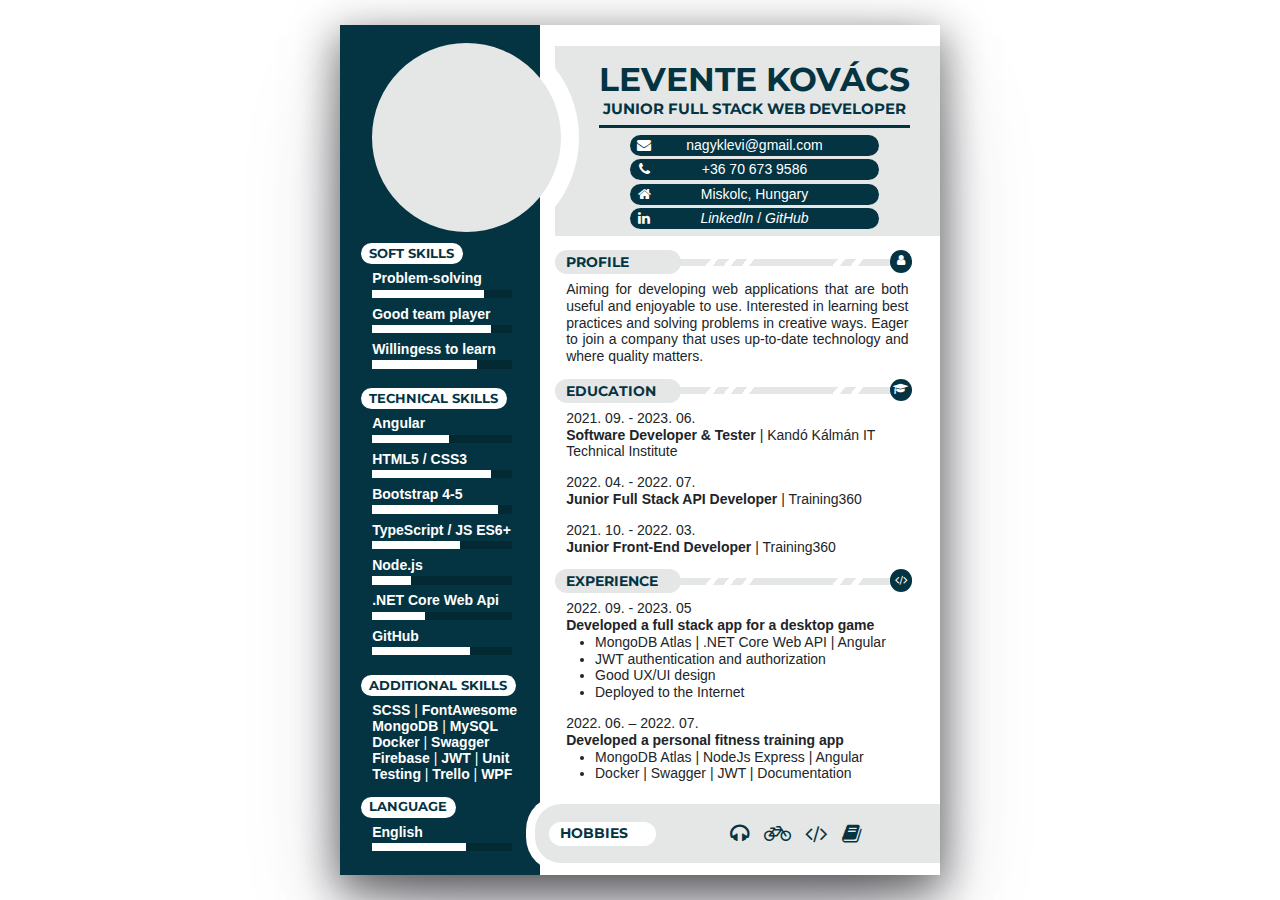
==== webprog/KL_Beadando_I/LK_Resume/resume.html @ 7885bee6 "Webprog tasks half done" ====
<!DOCTYPE html>
<html lang="en">

<head>
    <meta charset="UTF-8">
    <meta name="viewport" content="width=device-width, initial-scale=1.0">
    <title>Levente Kovács Resume</title>
    <link rel="stylesheet" href="https://cdn.jsdelivr.net/npm/bootstrap@4.3.1/dist/css/bootstrap.min.css"
        integrity="sha384-ggOyR0iXCbMQv3Xipma34MD+dH/1fQ784/j6cY/iJTQUOhcWr7x9JvoRxT2MZw1T" crossorigin="anonymous">
    <link rel="stylesheet" href="assets/font-awesome-4.7.0/css/font-awesome.min.css">
    <link rel="stylesheet" href="./style.css">
</head>

<body class="d-flex align-items-center">
    <main class="d-flex flex-column">
        <div class="content-header d-flex flex-row">
            <aside class="profile-wrapper d-flex align-items-center justify-content-center bg-peacock col-4 pl-4 pr-0 pt-4">
                <div class="profile-border"></div>
                <div class="profile-pic"></div>
            </aside>

            <section class="personal-info col-8 pt-4 pr-0">
                <div class="bg-light-grey text-center pl-4 pr-4 pt-3 d-flex flex-column align-items-center justify-content-center">
                    <div class="w-min-content pl-3">
                        <h1 class="font-weight-bold text-peacock m-0">Levente Kovács</h1>
                        <h5 class="font-weight-bold text-peacock m-0">Junior Full Stack Web Developer</h5>
                        <hr class="bg-peacock mt-2 mb-2">
                        <div class="d-flex flex-column align-items-center mb-1">
                            <p class="mb-1 mt-0 bg-peacock text-white">
                                <span class="personal-icon"><i class="fa fa-envelope fa-fw" aria-hidden="true"></i></span>
                                nagyklevi@gmail.com
                            </p>
                            <p class="mb-1 mt-0 bg-peacock text-white">
                                <span class="personal-icon"><i class="fa fa-phone fa-fw" aria-hidden="true"></i></span>
                                +36 70 673 9586
                            </p>
                            <p class="mb-1 mt-0 bg-peacock text-white">
                                <span class="personal-icon"><i class="fa fa-home fa-fw" aria-hidden="true"></i></span>
                                Miskolc, Hungary
                            </p>
                            <p class="mb-1 mt-0 bg-peacock text-white">
                                <span class="personal-icon"><i class="fa fa-linkedin fa-fw" aria-hidden="true"></i></span>
                                <a href="https://www.linkedin.com/in/levi-kovacs/" target="_blank"><i>LinkedIn</i></a> /
                                <a href="https://github.com/levente-kovacs" target="_blank"><i>GitHub</i></a>
                            </p>
                        </div>
                        <!-- <p class="d-flex flex-column">
                            <i>nagyklevi@gmail.com</i>
                            <i>+36 70 673 9586</i>
                            <i>Miskolc, Hungary</i>
                            <span>
                                <a href="https://github.com/levente-kovacs" target="_blank"><i>GitHub</i></a>
                                <a href="https://www.linkedin.com/in/levi-kovacs/" target="_blank"><i>LinkedIn</i></a>
                            </span>
                        </p> -->
                    </div>
                </div>

            </section>
        </div>

        <div class="content-body d-flex flex-row h-100">
            <aside class="skills bg-peacock col-4 pl-4 pr-4 pb-3 pt-2 text-white">
                <!-- <img src="" title="Levente" alt="Levente's profile picture"> -->
                <div class="mb-3">
                    <h6 class="mb-2">Soft Skills</h6>
                    <form class="font-weight-bold">
                        <div class="form-group mb-1">
                            <label class="mb-0" for="">Problem-solving</label>
                            <input type="range" class="skill-range" value="80" step="1" disabled>
                        </div>
                        <div class="form-group mb-1">
                            <label class="mb-0" for="">Good team player</label>
                            <input type="range" class="skill-range" value="85" step="1" disabled>
                        </div>
                        <div class="form-group mb-1">
                            <label class="mb-0" for="">Willingess to learn</label>
                            <input type="range" class="skill-range" value="75" step="1" disabled>
                        </div>
                    </form>
                    <!-- <ul>
                        <li>Problem-solving</li>
                        <li>Good team player</li>
                        <li>Detail-oriented</li>
                        <li>Willingness to learn</li>
                    </ul> -->
                </div>

                <div class="mb-3">
                    <h6 class="mb-2">Technical Skills</h6>
                    <form class="font-weight-bold">
                        <div class="form-group mb-1">
                            <label class="mb-0" for="">Angular</label>
                            <input type="range" class="skill-range" value="55" step="1" disabled>
                        </div>
                        <div class="form-group mb-1">
                            <label class="mb-0" for="">HTML5 / CSS3</label>
                            <input type="range" class="skill-range" value="85" step="1" disabled>
                        </div>
                        <div class="form-group mb-1">
                            <label class="mb-0" for="">Bootstrap 4-5</label>
                            <input type="range" class="skill-range" value="90" step="1" disabled>
                        </div>
                        <div class="form-group mb-1">
                            <label class="mb-0" for="">TypeScript / JS ES6+</label>
                            <input type="range" class="skill-range" value="63" step="1" disabled>
                        </div>
                        <div class="form-group mb-1">
                            <label class="mb-0" for="">Node.js</label>
                            <input type="range" class="skill-range" value="28" step="1" disabled>
                        </div>
                        <div class="form-group mb-1">
                            <label class="mb-0" for="">.NET Core Web Api</label>
                            <input type="range" class="skill-range" value="38" step="1" disabled>
                        </div>
                        <div class="form-group mb-1">
                            <label class="mb-0" for="">GitHub</label>
                            <input type="range" class="skill-range" value="70" step="1" disabled>
                        </div>
                    </form>
                    <!-- <ul>
                        <li>Angular</li>
                        <li>HTML5</li>
                        <li>CSS3</li>
                        <li>SCSS</li>
                        <li>JavaScript ES6+</li>
                        <li>TypeScript</li>
                        <li>Bootstrap 4-5</li>
                        <li>FontAwesome</li>
                        <li>Node.js</li>
                        <li>.NET Web Api</li>
                        <li>MongoDB</li>
                        <li>MySQL</li>
                        <li>Docker</li>
                        <li>Swagger</li>
                        <li>Firebase</li>
                        <li>JWT</li>
                        <li>WPF</li>
                    </ul> -->
                </div>

                <div class="mb-3">
                    <h6 class="mb-2">Additional Skills</h6>
                    <p>
                        <span class="font-weight-bold">SCSS</span> |
                        <span class="font-weight-bold">FontAwesome</span> <span class="font-weight-bold">MongoDB</span> |
                        <span class="font-weight-bold">MySQL</span> <span class="font-weight-bold">Docker</span> |
                        <span class="font-weight-bold">Swagger</span> <span class="font-weight-bold">Firebase</span> |
                        <span class="font-weight-bold">JWT</span> |
                        <span class="font-weight-bold">Unit Testing</span> |
                        <span class="font-weight-bold">Trello</span> |
                        <span class="font-weight-bold">WPF</span>
                    </p>
                </div>

                <div>
                    <h6 class="mb-2">Language</h6>
                    <form class="font-weight-bold">
                        <div class="form-group mb-1">
                            <label class="mb-0" for="">English</label>
                            <input type="range" class="skill-range" value="67" step="1" disabled>
                        </div>
                    </form>
                    <!-- <ul>
                        <li>English</li>
                    </ul> -->
                </div>
            </aside>
            
            <section class="col-8 pb-5 pr-0 pt-3 pr-2">
                <div class="pr-4">
                    <div class="title-wrapper h-min-content d-flex flex-row align-items-center justify-content-center mb-2">
                        <div class="title-content d-flex flex-row justify-content-between ">
                            <h6 class="m-0">Profile</h6>
                            <span class="title-icon bg-peacock text-white"><i class="fa fa-user fa-fw" aria-hidden="true"></i></span>
                        </div>
                        <hr class="title-line  m-0">
                    </div>
                    <p class="text-justify pr-1">Aiming for developing web applications that are both useful and enjoyable to use. Interested in
                        learning best practices and solving problems in creative ways.
                        Eager to join a company that uses up-to-date technology and where quality matters.
                    </p>

                    <div class="title-wrapper h-min-content d-flex flex-row align-items-center justify-content-center mb-2">
                        <div class="title-content d-flex flex-row justify-content-between ">
                            <h6 class="m-0">Education</h6>
                            <span class="title-icon bg-peacock text-white"><i class="fa fa-graduation-cap fa-fw" aria-hidden="true"></i></span>
                        </div>
                        <hr class="title-line m-0">
                    </div>
                    <p>
                        2021. 09. - 2023. 06.<br>
                        <b>Software Developer & Tester</b> | Kandó Kálmán IT Technical Institute
                    </p>
                    <p>
                        2022. 04. - 2022. 07.<br>
                        <b>Junior Full Stack API Developer</b> | Training360
                    </p>
                    <p>
                        2021. 10. - 2022. 03.<br>
                        <b>Junior Front-End Developer</b> | Training360
                    </p>

                    <div class="title-wrapper h-min-content d-flex flex-row align-items-center justify-content-center mb-2">
                        <div class="title-content d-flex flex-row justify-content-between ">
                            <h6 class="m-0">Experience</h6>
                            <span class="title-icon bg-peacock text-white"><i class="fa fa-code fa-fw" aria-hidden="true"></i></span>
                        </div>
                        <hr class="title-line m-0">
                    </div>
                    <p class="mb-0">
                        2022. 09. - 2023. 05<br>
                        <b>Developed a full stack app for a desktop game</b>
                    </p>
                    <ul>
                        <li>MongoDB Atlas | .NET Core Web API | Angular</li>
                        <li>JWT authentication and authorization</li>
                        <li>Good UX/UI design</li>
                        <li>Deployed to the Internet</li>
                    </ul>
                    <p class="mb-0">
                        2022. 06. – 2022. 07.<br>
                        <b>Developed a personal fitness training app</b>
                    </p>
                    <ul>
                        <li>MongoDB Atlas | NodeJs Express | Angular</li>
                        <li>Docker | Swagger | JWT | Documentation</li>
                    </ul>


                </div>

                <div class="hobbies bg-light-grey d-flex flex-row align-items-center">
                    <h6>Hobbies</h6>
                    <div class="col-8 d-flex flex-row justify-content-center pl-1 pr-4">
                        <i class="fa fa-headphones" aria-hidden="true"></i>
                        <i class="fa fa-bicycle" aria-hidden="true"></i>
                        <i class="fa fa-code" aria-hidden="true"></i>
                        <i class="fa fa-book" aria-hidden="true"></i>

                    </div>
                    <!-- <i class="fa fa-book" aria-hidden="true"></i> -->
                </div>

            </section>

        </div>


    </main>
</body>

</html>
---- webprog/KL_Beadando_I/LK_Resume/style.css ----
@import url('https://fonts.googleapis.com/css2?family=Montserrat:wght@400;800&display=swap');

html, body {
    height: 100vh;
    line-height: 120%;
    font-size: 14px;
}

main {
    height: 850px;
    width: 600px;
    margin: auto;
    box-shadow: rgba(0, 0, 0, 0.5) 0px 13px 40px 4px, rgba(50, 50, 93, 0.25) 0px 50px 100px -20px, rgba(0, 0, 0, 0.3) 0px 30px 60px -30px;
    /* box-shadow: rgba(0, 0, 0, 0.25) 0px 54px 55px, rgba(0, 0, 0, 0.12) 0px -12px 30px, rgba(0, 0, 0, 0.12) 0px 4px 6px, rgba(0, 0, 0, 0.17) 0px 12px 13px, rgba(0, 0, 0, 0.09) 0px -3px 5px; */
    /* box-shadow: rgba(0, 0, 0, 0.56) 0px 22px 70px 4px; */
}

.content-header {
    z-index: 1;
}

.content-body {
    z-index: 2;
}

.personal-info {
    z-index: -2;
}

.personal-info h1, h5 {
    font-family: 'Montserrat', sans-serif;
}

.personal-info h1 {
    font-size: 2.38rem;
    text-transform: uppercase;
}

.personal-info h5 {
    font-size: 1.1rem;
    text-transform: uppercase;
}

.personal-info hr {
    height: 0.1rem;
}

.personal-info p {
    padding: 0.15rem 0.6rem;
    border-radius: 1rem;
    width: 80%;
}

.personal-info p a {
    color: white;
}

.personal-icon {
    position: absolute;
    left: 6.8rem;
}

/* .personal-info p a:hover {
    -webkit-text-decoration-color: rgb(3, 41, 51);
    text-decoration-color: rgb(3, 41, 51);
} */

h6 {
    font-weight: bold;
    text-transform: uppercase;
    width: min-content;
    white-space: nowrap;
    border-radius: 1rem;
    font-weight: bolder;
    font-family: 'Montserrat', sans-serif;

}

aside h6 {
    padding: 0.2rem 0.6rem;
    background-color: white;
    color: rgb(4, 52, 66);
    font-size: small;
}

section h6 {
    background-color: rgb(229, 231, 231);
    color: rgb(4, 52, 66);
    padding: 0.25rem 0.8rem;
    width: 9rem;
}

section p {
    padding-left: 0.8rem;
}

aside form, p {
    padding-left: 0.8rem;
}

.profile-border {
    height: 13.5rem;
    width: 13.5rem;
    border-radius: 13.5rem;
    border:  1.3rem solid white;
    box-sizing: content-box;
    background-color: white;
    position: absolute;
    top: 0;
    left: 1rem;
    z-index: -1;
}

.profile-pic {    
    height: 13.5rem;
    width: 13.5rem;
    border-radius: 13.5rem;
    background-color: rgb(229, 231, 231);
    position: absolute;
    top: 1.3rem;
    left: 2.3rem;
    z-index: 1;
}

.skills {
    line-height: 1.14rem;
}

.skill-range:disabled {
    -webkit-appearance: none;
    appearance: none;
    background-color: #032933;
    margin: 0;
    padding: 0;
    width: 10rem;
    height: 0.6rem;
    overflow: hidden;
    position: relative;
    top: -0.1rem;
}

.skill-range:disabled::-webkit-slider-thumb {
    -webkit-appearance: none;
    width: 0;
    box-shadow: -20rem 0 0 20rem white;
}

.skill-range:disabled::-moz-range-thumb {
    border: none;
    width: 0;
    box-shadow: -20rem 0 0 20rem white;
}

.title-wrapper {
    /* overflow: hidden; */
    position: relative;
}

.title-line {
    height: 0.5rem;
    border: none;
    position: absolute;
    width: 100%;
    z-index: -1;
    border-radius: 2rem;
    background: linear-gradient(310deg, #e5e7e7 0 15%, #e5e7e7 0, transparent 15% 17%, #e5e7e7 17% 20%, transparent 20% 22%, #e5e7e7 22% 45%, transparent 45% 47%, #e5e7e7 47% 50%, transparent 50% 52%, #e5e7e7 52% 55%, transparent 55% 57%, #e5e7e7 0, #e5e7e7 57% 100%);
}

.title-line::after {
    position: relative;
    top: 20rem;
    left: 20rem;
    height: 20rem;
    width: 15rem;
    z-index: 10;
    background-color: aqua;

}

.title-content {
    display: block;
    width: 100%;
}

.title-icon {
    padding: 0.15rem;
    width: 1.6rem;
    height: 1.6rem;
    border-radius: 50%;
    text-align: center;
    font-size: smaller;
}

.hobbies {
    height: 5.5rem;
    position: absolute;
    bottom: 0.2rem;
    left: -1rem;
    width: calc(100% + 1rem);
    border-radius: 2.5rem 0 0 2.5rem;
    border: 0.7rem solid white;
    border-right: 0;
}

.hobbies h6 {
    margin: 0 1rem 0;
    background-color: white;
}

.hobbies i {
    font-size: 1.5rem;
    color: rgb(4, 52, 66);
    padding: 0 0.5rem;
}

.w-max-content {
    width: max-content;
    white-space: nowrap;
}

.w-min-content {
    width: min-content;
    white-space: nowrap;
}

.h-min-content {
    height: min-content;
    white-space: nowrap;
}

.bg-peacock {
    background-color: rgb(4, 52, 66);
}

.bg-light-grey {
    background-color: rgb(229, 231, 231);
}

.text-peacock {
    color: rgb(4, 52, 66);
}
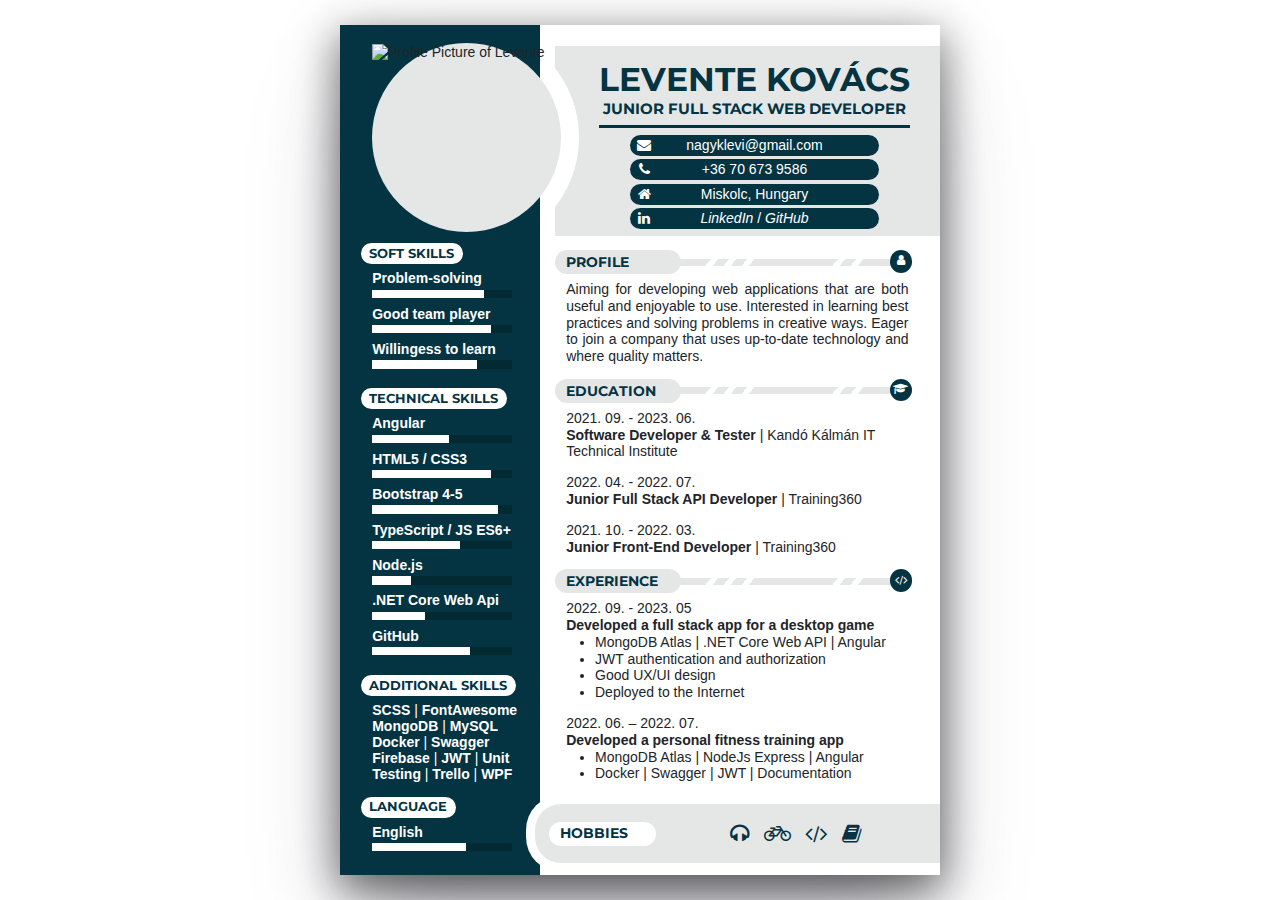
==== commit 3b4d8b53: "Webprog homework finishing touches + some c#" ====
--- a/webprog/KL_Beadando_I/LK_Resume/resume.html
+++ b/webprog/KL_Beadando_I/LK_Resume/resume.html
@@ -16,7 +16,9 @@
         <div class="content-header d-flex flex-row">
             <aside class="profile-wrapper d-flex align-items-center justify-content-center bg-peacock col-4 pl-4 pr-0 pt-4">
                 <div class="profile-border"></div>
-                <div class="profile-pic"></div>
+                <div class="profile-pic">
+                    <img align="center" src="./assets/img/Levente_Kovacs_CV_Pic.png" alt="Profile Picture of Levente">
+                </div>
             </aside>
 
             <section class="personal-info col-8 pt-4 pr-0">
@@ -66,15 +68,15 @@
                     <h6 class="mb-2">Soft Skills</h6>
                     <form class="font-weight-bold">
                         <div class="form-group mb-1">
-                            <label class="mb-0" for="">Problem-solving</label>
+                            <label class="mb-0">Problem-solving</label>
                             <input type="range" class="skill-range" value="80" step="1" disabled>
                         </div>
                         <div class="form-group mb-1">
-                            <label class="mb-0" for="">Good team player</label>
+                            <label class="mb-0">Good team player</label>
                             <input type="range" class="skill-range" value="85" step="1" disabled>
                         </div>
                         <div class="form-group mb-1">
-                            <label class="mb-0" for="">Willingess to learn</label>
+                            <label class="mb-0">Willingess to learn</label>
                             <input type="range" class="skill-range" value="75" step="1" disabled>
                         </div>
                     </form>
@@ -90,31 +92,31 @@
                     <h6 class="mb-2">Technical Skills</h6>
                     <form class="font-weight-bold">
                         <div class="form-group mb-1">
-                            <label class="mb-0" for="">Angular</label>
+                            <label class="mb-0">Angular</label>
                             <input type="range" class="skill-range" value="55" step="1" disabled>
                         </div>
                         <div class="form-group mb-1">
-                            <label class="mb-0" for="">HTML5 / CSS3</label>
+                            <label class="mb-0">HTML5 / CSS3</label>
                             <input type="range" class="skill-range" value="85" step="1" disabled>
                         </div>
                         <div class="form-group mb-1">
-                            <label class="mb-0" for="">Bootstrap 4-5</label>
+                            <label class="mb-0">Bootstrap 4-5</label>
                             <input type="range" class="skill-range" value="90" step="1" disabled>
                         </div>
                         <div class="form-group mb-1">
-                            <label class="mb-0" for="">TypeScript / JS ES6+</label>
+                            <label class="mb-0">TypeScript / JS ES6+</label>
                             <input type="range" class="skill-range" value="63" step="1" disabled>
                         </div>
                         <div class="form-group mb-1">
-                            <label class="mb-0" for="">Node.js</label>
+                            <label class="mb-0">Node.js</label>
                             <input type="range" class="skill-range" value="28" step="1" disabled>
                         </div>
                         <div class="form-group mb-1">
-                            <label class="mb-0" for="">.NET Core Web Api</label>
+                            <label class="mb-0">.NET Core Web Api</label>
                             <input type="range" class="skill-range" value="38" step="1" disabled>
                         </div>
                         <div class="form-group mb-1">
-                            <label class="mb-0" for="">GitHub</label>
+                            <label class="mb-0">GitHub</label>
                             <input type="range" class="skill-range" value="70" step="1" disabled>
                         </div>
                     </form>
@@ -157,7 +159,7 @@
                     <h6 class="mb-2">Language</h6>
                     <form class="font-weight-bold">
                         <div class="form-group mb-1">
-                            <label class="mb-0" for="">English</label>
+                            <label class="mb-0">English</label>
                             <input type="range" class="skill-range" value="67" step="1" disabled>
                         </div>
                     </form>
@@ -239,13 +241,9 @@
                         <i class="fa fa-book" aria-hidden="true"></i>
 
                     </div>
-                    <!-- <i class="fa fa-book" aria-hidden="true"></i> -->
-                </div>
-
+                </div>
             </section>
-
         </div>
-
 
     </main>
 </body>
--- a/webprog/KL_Beadando_I/LK_Resume/style.css
+++ b/webprog/KL_Beadando_I/LK_Resume/style.css
@@ -11,8 +11,6 @@
     width: 600px;
     margin: auto;
     box-shadow: rgba(0, 0, 0, 0.5) 0px 13px 40px 4px, rgba(50, 50, 93, 0.25) 0px 50px 100px -20px, rgba(0, 0, 0, 0.3) 0px 30px 60px -30px;
-    /* box-shadow: rgba(0, 0, 0, 0.25) 0px 54px 55px, rgba(0, 0, 0, 0.12) 0px -12px 30px, rgba(0, 0, 0, 0.12) 0px 4px 6px, rgba(0, 0, 0, 0.17) 0px 12px 13px, rgba(0, 0, 0, 0.09) 0px -3px 5px; */
-    /* box-shadow: rgba(0, 0, 0, 0.56) 0px 22px 70px 4px; */
 }
 
 .content-header {
@@ -59,11 +57,6 @@
     position: absolute;
     left: 6.8rem;
 }
-
-/* .personal-info p a:hover {
-    -webkit-text-decoration-color: rgb(3, 41, 51);
-    text-decoration-color: rgb(3, 41, 51);
-} */
 
 h6 {
     font-weight: bold;
@@ -120,6 +113,10 @@
     top: 1.3rem;
     left: 2.3rem;
     z-index: 1;
+}
+
+.profile-pic img {
+    width: 100%;
 }
 
 .skills {
@@ -152,7 +149,6 @@
 }
 
 .title-wrapper {
-    /* overflow: hidden; */
     position: relative;
 }
 
@@ -174,7 +170,6 @@
     width: 15rem;
     z-index: 10;
     background-color: aqua;
-
 }
 
 .title-content {
@@ -238,4 +233,4 @@
 
 .text-peacock {
     color: rgb(4, 52, 66);
-}+}
